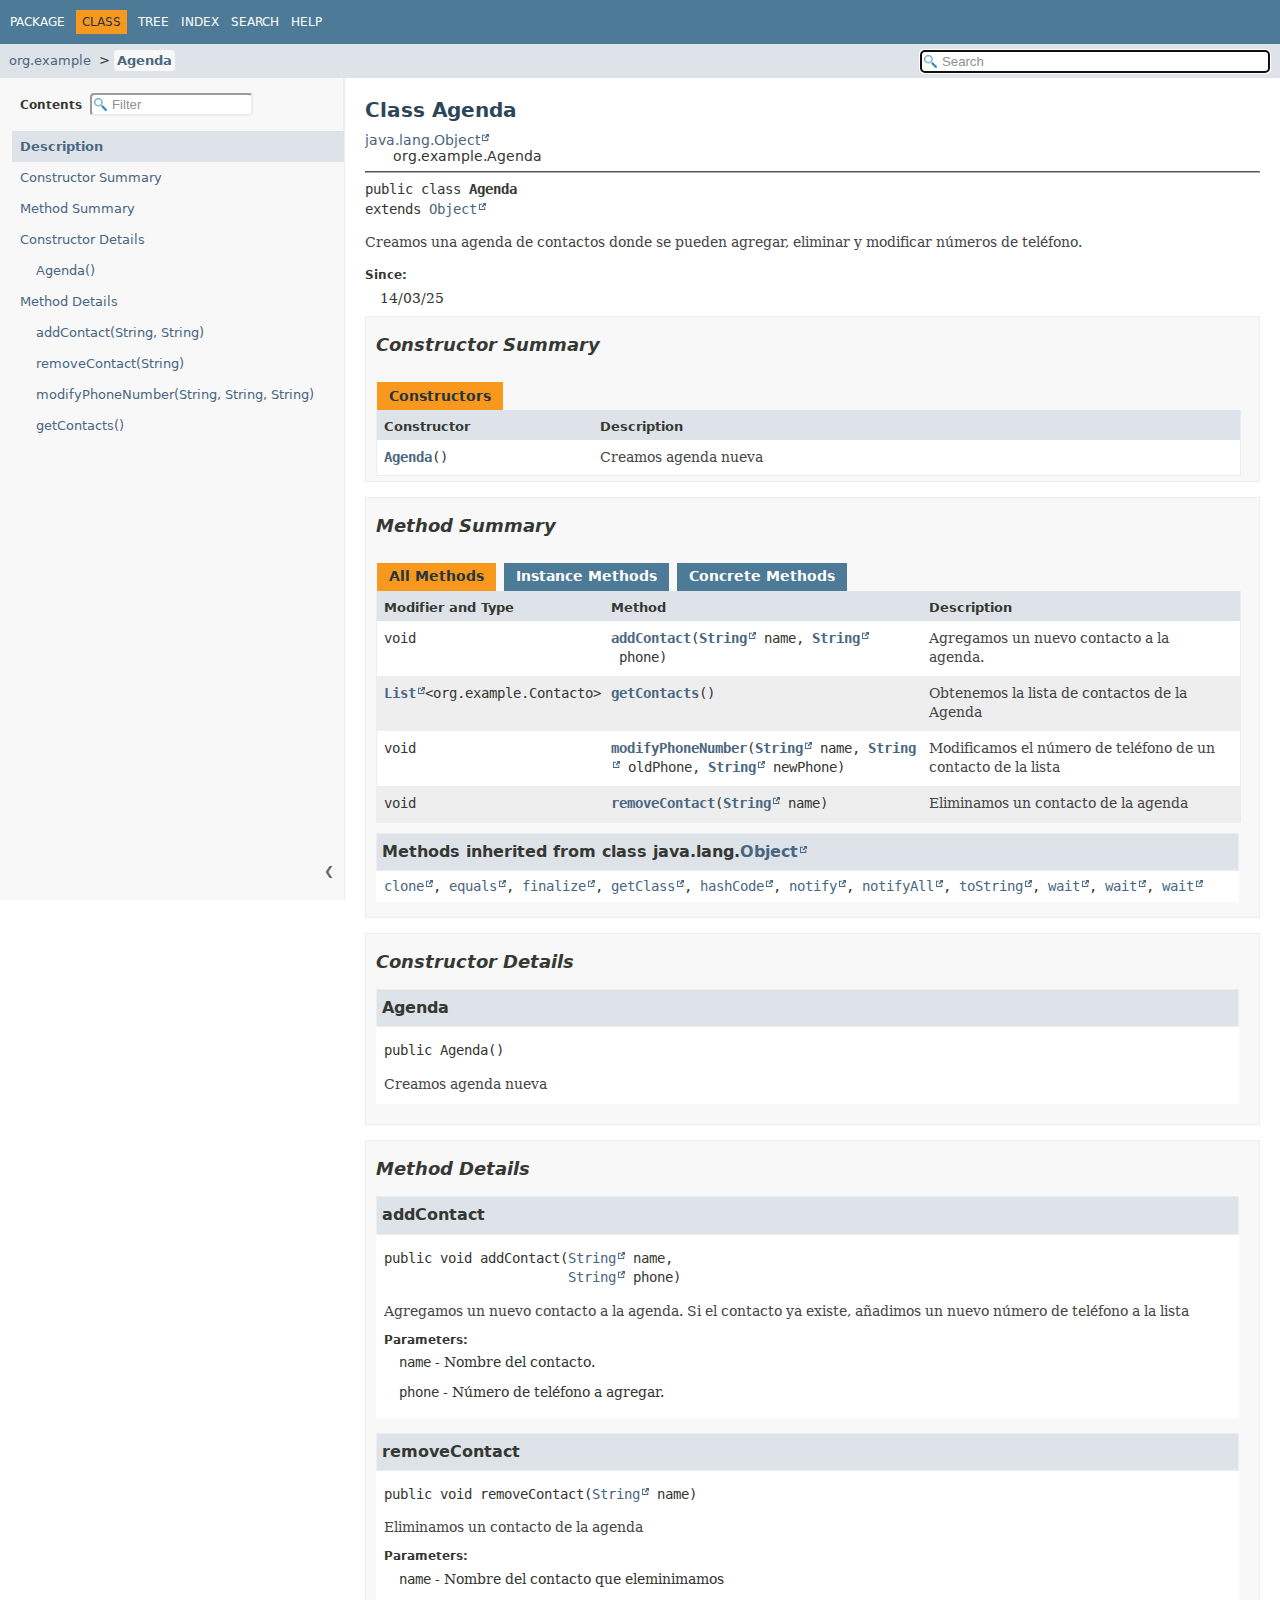
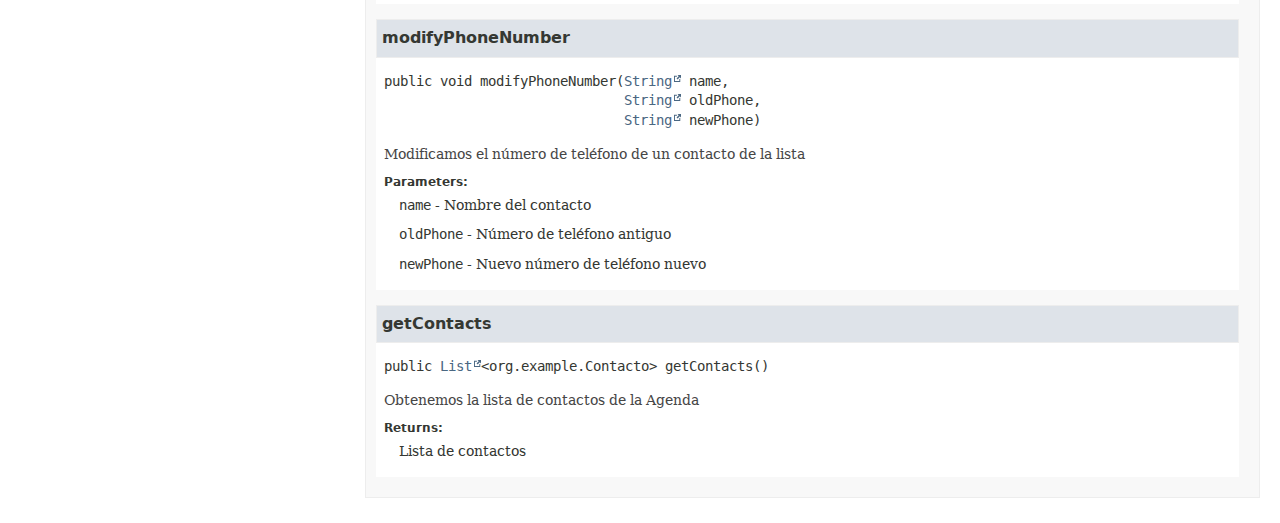
==== org/example/Agenda.html @ 262e454e "Creación de javadoc" ====
<!DOCTYPE HTML>
<html lang="es">
<head>
<!-- Generated by javadoc (23) on Fri Mar 14 17:11:09 CET 2025 -->
<title>Agenda</title>
<meta name="viewport" content="width=device-width, initial-scale=1">
<meta http-equiv="Content-Type" content="text/html; charset=utf-8">
<meta name="dc.created" content="2025-03-14">
<meta name="description" content="declaration: package: org.example, class: Agenda">
<meta name="generator" content="javadoc/ClassWriter">
<link rel="stylesheet" type="text/css" href="../../resource-files/jquery-ui.min.css" title="Style">
<link rel="stylesheet" type="text/css" href="../../resource-files/stylesheet.css" title="Style">
<script type="text/javascript" src="../../script-files/script.js"></script>
<script type="text/javascript" src="../../script-files/jquery-3.7.1.min.js"></script>
<script type="text/javascript" src="../../script-files/jquery-ui.min.js"></script>
</head>
<body class="class-declaration-page">
<script type="text/javascript">const pathtoroot = "../../";
loadScripts(document, 'script');</script>
<noscript>
<div>JavaScript is disabled on your browser.</div>
</noscript>
<header role="banner">
<nav role="navigation">
<!-- ========= START OF TOP NAVBAR ======= -->
<div class="top-nav" id="navbar-top">
<div class="nav-content">
<div class="nav-menu-button"><button id="navbar-toggle-button" aria-controls="navbar-top" aria-expanded="false" aria-label="Toggle navigation links"><span class="nav-bar-toggle-icon">&nbsp;</span><span class="nav-bar-toggle-icon">&nbsp;</span><span class="nav-bar-toggle-icon">&nbsp;</span></button></div>
<div class="skip-nav"><a href="#skip-navbar-top" title="Skip navigation links">Skip navigation links</a></div>
<ul id="navbar-top-firstrow" class="nav-list" title="Navigation">
<li><a href="package-summary.html">Package</a></li>
<li class="nav-bar-cell1-rev">Class</li>
<li><a href="package-tree.html">Tree</a></li>
<li><a href="../../index-files/index-1.html">Index</a></li>
<li><a href="../../search.html">Search</a></li>
<li><a href="../../help-doc.html#class">Help</a></li>
</ul>
</div>
</div>
<div class="sub-nav">
<div class="nav-content">
<ol class="sub-nav-list">
<li><a href="package-summary.html">org.example</a></li>
<li><a href="Agenda.html" class="current-selection">Agenda</a></li>
</ol>
<div class="nav-list-search">
<input type="text" id="search-input" disabled placeholder="Search" aria-label="Search in documentation" autocomplete="off">
<input type="reset" id="reset-search" disabled value="Reset">
</div>
</div>
</div>
<!-- ========= END OF TOP NAVBAR ========= -->
<span class="skip-nav" id="skip-navbar-top"></span></nav>
</header>
<div class="main-grid">
<nav role="navigation" class="toc" aria-label="Table of contents">
<div class="toc-header">Contents&nbsp;
<input type="text" class="filter-input" disabled placeholder="Filter" aria-label="Filter table of contents" autocomplete="off">
<input type="reset" class="reset-filter" disabled value="Reset">
</div>
<button class="hide-sidebar"><span>Hide sidebar&nbsp;</span>&#10094;</button><button class="show-sidebar">&#10095;<span>&nbsp;Show sidebar</span></button>
<ol class="toc-list">
<li><a href="#" tabindex="0">Description</a></li>
<li><a href="#constructor-summary" tabindex="0">Constructor Summary</a></li>
<li><a href="#method-summary" tabindex="0">Method Summary</a></li>
<li><a href="#constructor-detail" tabindex="0">Constructor Details</a>
<ol class="toc-list">
<li><a href="#%3Cinit%3E()" tabindex="0">Agenda()</a></li>
</ol>
</li>
<li><a href="#method-detail" tabindex="0">Method Details</a>
<ol class="toc-list">
<li><a href="#addContact(java.lang.String,java.lang.String)" tabindex="0">addContact(String, String)</a></li>
<li><a href="#removeContact(java.lang.String)" tabindex="0">removeContact(String)</a></li>
<li><a href="#modifyPhoneNumber(java.lang.String,java.lang.String,java.lang.String)" tabindex="0">modifyPhoneNumber(String, String, String)</a></li>
<li><a href="#getContacts()" tabindex="0">getContacts()</a></li>
</ol>
</li>
</ol>
</nav>
<main role="main">
<!-- ======== START OF CLASS DATA ======== -->
<div class="header">
<h1 title="Class Agenda" class="title">Class Agenda</h1>
</div>
<div class="inheritance" title="Inheritance Tree"><a href="https://docs.oracle.com/en/java/javase/23/docs/api/java.base/java/lang/Object.html" title="class or interface in java.lang" class="external-link">java.lang.Object</a>
<div class="inheritance">org.example.Agenda</div>
</div>
<section class="class-description" id="class-description">
<div class="horizontal-scroll">
<hr>
<div class="type-signature"><span class="modifiers">public class </span><span class="element-name type-name-label">Agenda</span>
<span class="extends-implements">extends <a href="https://docs.oracle.com/en/java/javase/23/docs/api/java.base/java/lang/Object.html" title="class or interface in java.lang" class="external-link">Object</a></span></div>
<div class="block">Creamos una agenda de contactos donde se pueden agregar, eliminar y modificar números de teléfono.</div>
<dl class="notes">
<dt>Since:</dt>
<dd>14/03/25</dd>
</dl>
</div>
</section>
<section class="summary">
<ul class="summary-list">
<!-- ======== CONSTRUCTOR SUMMARY ======== -->
<li>
<section class="constructor-summary" id="constructor-summary">
<h2>Constructor Summary</h2>
<div class="caption"><span>Constructors</span></div>
<div class="summary-table two-column-summary">
<div class="table-header col-first">Constructor</div>
<div class="table-header col-last">Description</div>
<div class="col-constructor-name even-row-color"><code><a href="#%3Cinit%3E()" class="member-name-link">Agenda</a>()</code></div>
<div class="col-last even-row-color">
<div class="block">Creamos agenda nueva</div>
</div>
</div>
</section>
</li>
<!-- ========== METHOD SUMMARY =========== -->
<li>
<section class="method-summary" id="method-summary">
<h2>Method Summary</h2>
<div id="method-summary-table">
<div class="table-tabs" role="tablist" aria-orientation="horizontal"><button id="method-summary-table-tab0" role="tab" aria-selected="true" aria-controls="method-summary-table.tabpanel" tabindex="0" onkeydown="switchTab(event)" onclick="show('method-summary-table', 'method-summary-table', 3)" class="active-table-tab">All Methods</button><button id="method-summary-table-tab2" role="tab" aria-selected="false" aria-controls="method-summary-table.tabpanel" tabindex="-1" onkeydown="switchTab(event)" onclick="show('method-summary-table', 'method-summary-table-tab2', 3)" class="table-tab">Instance Methods</button><button id="method-summary-table-tab4" role="tab" aria-selected="false" aria-controls="method-summary-table.tabpanel" tabindex="-1" onkeydown="switchTab(event)" onclick="show('method-summary-table', 'method-summary-table-tab4', 3)" class="table-tab">Concrete Methods</button></div>
<div id="method-summary-table.tabpanel" role="tabpanel" aria-labelledby="method-summary-table-tab0">
<div class="summary-table three-column-summary">
<div class="table-header col-first">Modifier and Type</div>
<div class="table-header col-second">Method</div>
<div class="table-header col-last">Description</div>
<div class="col-first even-row-color method-summary-table method-summary-table-tab2 method-summary-table-tab4"><code>void</code></div>
<div class="col-second even-row-color method-summary-table method-summary-table-tab2 method-summary-table-tab4"><code><a href="#addContact(java.lang.String,java.lang.String)" class="member-name-link">addContact</a><wbr>(<a href="https://docs.oracle.com/en/java/javase/23/docs/api/java.base/java/lang/String.html" title="class or interface in java.lang" class="external-link">String</a>&nbsp;name,
 <a href="https://docs.oracle.com/en/java/javase/23/docs/api/java.base/java/lang/String.html" title="class or interface in java.lang" class="external-link">String</a>&nbsp;phone)</code></div>
<div class="col-last even-row-color method-summary-table method-summary-table-tab2 method-summary-table-tab4">
<div class="block">Agregamos un nuevo contacto a la agenda.</div>
</div>
<div class="col-first odd-row-color method-summary-table method-summary-table-tab2 method-summary-table-tab4"><code><a href="https://docs.oracle.com/en/java/javase/23/docs/api/java.base/java/util/List.html" title="class or interface in java.util" class="external-link">List</a><wbr>&lt;org.example.Contacto&gt;</code></div>
<div class="col-second odd-row-color method-summary-table method-summary-table-tab2 method-summary-table-tab4"><code><a href="#getContacts()" class="member-name-link">getContacts</a>()</code></div>
<div class="col-last odd-row-color method-summary-table method-summary-table-tab2 method-summary-table-tab4">
<div class="block">Obtenemos la lista de contactos de la Agenda</div>
</div>
<div class="col-first even-row-color method-summary-table method-summary-table-tab2 method-summary-table-tab4"><code>void</code></div>
<div class="col-second even-row-color method-summary-table method-summary-table-tab2 method-summary-table-tab4"><code><a href="#modifyPhoneNumber(java.lang.String,java.lang.String,java.lang.String)" class="member-name-link">modifyPhoneNumber</a><wbr>(<a href="https://docs.oracle.com/en/java/javase/23/docs/api/java.base/java/lang/String.html" title="class or interface in java.lang" class="external-link">String</a>&nbsp;name,
 <a href="https://docs.oracle.com/en/java/javase/23/docs/api/java.base/java/lang/String.html" title="class or interface in java.lang" class="external-link">String</a>&nbsp;oldPhone,
 <a href="https://docs.oracle.com/en/java/javase/23/docs/api/java.base/java/lang/String.html" title="class or interface in java.lang" class="external-link">String</a>&nbsp;newPhone)</code></div>
<div class="col-last even-row-color method-summary-table method-summary-table-tab2 method-summary-table-tab4">
<div class="block">Modificamos el número de teléfono de un contacto de la lista</div>
</div>
<div class="col-first odd-row-color method-summary-table method-summary-table-tab2 method-summary-table-tab4"><code>void</code></div>
<div class="col-second odd-row-color method-summary-table method-summary-table-tab2 method-summary-table-tab4"><code><a href="#removeContact(java.lang.String)" class="member-name-link">removeContact</a><wbr>(<a href="https://docs.oracle.com/en/java/javase/23/docs/api/java.base/java/lang/String.html" title="class or interface in java.lang" class="external-link">String</a>&nbsp;name)</code></div>
<div class="col-last odd-row-color method-summary-table method-summary-table-tab2 method-summary-table-tab4">
<div class="block">Eliminamos un contacto de la agenda</div>
</div>
</div>
</div>
</div>
<div class="inherited-list">
<h3 id="methods-inherited-from-class-java.lang.Object">Methods inherited from class&nbsp;java.lang.<a href="https://docs.oracle.com/en/java/javase/23/docs/api/java.base/java/lang/Object.html" title="class or interface in java.lang" class="external-link">Object</a></h3>
<code><a href="https://docs.oracle.com/en/java/javase/23/docs/api/java.base/java/lang/Object.html#clone()" title="class or interface in java.lang" class="external-link">clone</a>, <a href="https://docs.oracle.com/en/java/javase/23/docs/api/java.base/java/lang/Object.html#equals(java.lang.Object)" title="class or interface in java.lang" class="external-link">equals</a>, <a href="https://docs.oracle.com/en/java/javase/23/docs/api/java.base/java/lang/Object.html#finalize()" title="class or interface in java.lang" class="external-link">finalize</a>, <a href="https://docs.oracle.com/en/java/javase/23/docs/api/java.base/java/lang/Object.html#getClass()" title="class or interface in java.lang" class="external-link">getClass</a>, <a href="https://docs.oracle.com/en/java/javase/23/docs/api/java.base/java/lang/Object.html#hashCode()" title="class or interface in java.lang" class="external-link">hashCode</a>, <a href="https://docs.oracle.com/en/java/javase/23/docs/api/java.base/java/lang/Object.html#notify()" title="class or interface in java.lang" class="external-link">notify</a>, <a href="https://docs.oracle.com/en/java/javase/23/docs/api/java.base/java/lang/Object.html#notifyAll()" title="class or interface in java.lang" class="external-link">notifyAll</a>, <a href="https://docs.oracle.com/en/java/javase/23/docs/api/java.base/java/lang/Object.html#toString()" title="class or interface in java.lang" class="external-link">toString</a>, <a href="https://docs.oracle.com/en/java/javase/23/docs/api/java.base/java/lang/Object.html#wait()" title="class or interface in java.lang" class="external-link">wait</a>, <a href="https://docs.oracle.com/en/java/javase/23/docs/api/java.base/java/lang/Object.html#wait(long)" title="class or interface in java.lang" class="external-link">wait</a>, <a href="https://docs.oracle.com/en/java/javase/23/docs/api/java.base/java/lang/Object.html#wait(long,int)" title="class or interface in java.lang" class="external-link">wait</a></code></div>
</section>
</li>
</ul>
</section>
<section class="details">
<ul class="details-list">
<!-- ========= CONSTRUCTOR DETAIL ======== -->
<li>
<section class="constructor-details" id="constructor-detail">
<h2>Constructor Details</h2>
<ul class="member-list">
<li>
<section class="detail" id="&lt;init&gt;()">
<h3>Agenda</h3>
<div class="horizontal-scroll">
<div class="member-signature"><span class="modifiers">public</span>&nbsp;<span class="element-name">Agenda</span>()</div>
<div class="block">Creamos agenda nueva</div>
</div>
</section>
</li>
</ul>
</section>
</li>
<!-- ============ METHOD DETAIL ========== -->
<li>
<section class="method-details" id="method-detail">
<h2>Method Details</h2>
<ul class="member-list">
<li>
<section class="detail" id="addContact(java.lang.String,java.lang.String)">
<h3>addContact</h3>
<div class="horizontal-scroll">
<div class="member-signature"><span class="modifiers">public</span>&nbsp;<span class="return-type">void</span>&nbsp;<span class="element-name">addContact</span><wbr><span class="parameters">(<a href="https://docs.oracle.com/en/java/javase/23/docs/api/java.base/java/lang/String.html" title="class or interface in java.lang" class="external-link">String</a>&nbsp;name,
 <a href="https://docs.oracle.com/en/java/javase/23/docs/api/java.base/java/lang/String.html" title="class or interface in java.lang" class="external-link">String</a>&nbsp;phone)</span></div>
<div class="block">Agregamos un nuevo contacto a la agenda. Si el contacto ya existe, añadimos un nuevo número de teléfono a la lista</div>
<dl class="notes">
<dt>Parameters:</dt>
<dd><code>name</code> - Nombre del contacto.</dd>
<dd><code>phone</code> - Número de teléfono a agregar.</dd>
</dl>
</div>
</section>
</li>
<li>
<section class="detail" id="removeContact(java.lang.String)">
<h3>removeContact</h3>
<div class="horizontal-scroll">
<div class="member-signature"><span class="modifiers">public</span>&nbsp;<span class="return-type">void</span>&nbsp;<span class="element-name">removeContact</span><wbr><span class="parameters">(<a href="https://docs.oracle.com/en/java/javase/23/docs/api/java.base/java/lang/String.html" title="class or interface in java.lang" class="external-link">String</a>&nbsp;name)</span></div>
<div class="block">Eliminamos un contacto de la agenda</div>
<dl class="notes">
<dt>Parameters:</dt>
<dd><code>name</code> - Nombre del contacto que eleminimamos</dd>
</dl>
</div>
</section>
</li>
<li>
<section class="detail" id="modifyPhoneNumber(java.lang.String,java.lang.String,java.lang.String)">
<h3>modifyPhoneNumber</h3>
<div class="horizontal-scroll">
<div class="member-signature"><span class="modifiers">public</span>&nbsp;<span class="return-type">void</span>&nbsp;<span class="element-name">modifyPhoneNumber</span><wbr><span class="parameters">(<a href="https://docs.oracle.com/en/java/javase/23/docs/api/java.base/java/lang/String.html" title="class or interface in java.lang" class="external-link">String</a>&nbsp;name,
 <a href="https://docs.oracle.com/en/java/javase/23/docs/api/java.base/java/lang/String.html" title="class or interface in java.lang" class="external-link">String</a>&nbsp;oldPhone,
 <a href="https://docs.oracle.com/en/java/javase/23/docs/api/java.base/java/lang/String.html" title="class or interface in java.lang" class="external-link">String</a>&nbsp;newPhone)</span></div>
<div class="block">Modificamos el número de teléfono de un contacto de la lista</div>
<dl class="notes">
<dt>Parameters:</dt>
<dd><code>name</code> - Nombre del contacto</dd>
<dd><code>oldPhone</code> - Número de teléfono antiguo</dd>
<dd><code>newPhone</code> - Nuevo número de teléfono nuevo</dd>
</dl>
</div>
</section>
</li>
<li>
<section class="detail" id="getContacts()">
<h3>getContacts</h3>
<div class="horizontal-scroll">
<div class="member-signature"><span class="modifiers">public</span>&nbsp;<span class="return-type"><a href="https://docs.oracle.com/en/java/javase/23/docs/api/java.base/java/util/List.html" title="class or interface in java.util" class="external-link">List</a>&lt;org.example.Contacto&gt;</span>&nbsp;<span class="element-name">getContacts</span>()</div>
<div class="block">Obtenemos la lista de contactos de la Agenda</div>
<dl class="notes">
<dt>Returns:</dt>
<dd>Lista de contactos</dd>
</dl>
</div>
</section>
</li>
</ul>
</section>
</li>
</ul>
</section>
<!-- ========= END OF CLASS DATA ========= -->
</main>
</div>
</body>
</html>
---- resource-files/stylesheet.css ----
/*
 * Copyright (c) 2010, 2024, Oracle and/or its affiliates. All rights reserved.
 * DO NOT ALTER OR REMOVE COPYRIGHT NOTICES OR THIS FILE HEADER.
 *
 * Licensed under the Universal Permissive License v 1.0 as shown at https://oss.oracle.com/licenses/upl/
 */

/*
 * Javadoc style sheet
 */

@import url('fonts/dejavu.css');

/*
 * These CSS custom properties (variables) define the core color and font
 * properties used in this stylesheet.
 */
:root {
    /* body, block and code fonts */
    --body-font-family: 'DejaVu Sans', Arial, Helvetica, sans-serif;
    --block-font-family: 'DejaVu Serif', Georgia, "Times New Roman", Times, serif;
    --code-font-family: 'DejaVu Sans Mono', monospace;
    /* Base font sizes for body and code elements */
    --body-font-size: 14px;
    --block-font-size: 14px;
    --code-font-size: 14px;
    --nav-font-size: 13.2px;
    /* Line height for continuous text blocks */
    --block-line-height: 1.4em;
    /* Text colors for body and block elements */
    --body-text-color: #353833;
    --block-text-color: #474747;
    /* Background colors for various structural elements */
    --body-background-color: #ffffff;
    --section-background-color: #f8f8f8;
    --detail-background-color: #ffffff;
    /* Colors for navigation bar and table captions */
    --navbar-background-color: #4D7A97;
    --navbar-text-color: #ffffff;
    /* Background color for subnavigation and various headers */
    --subnav-background-color: #dee3e9;
    /* Background and text colors for selected tabs and navigation items */
    --selected-background-color: #f8981d;
    --selected-text-color: #253441;
    --selected-link-color: #1f389c;
    /* Background colors for generated tables */
    --even-row-color: #ffffff;
    --odd-row-color: #eeeeef;
    /* Text color for page title */
    --title-color: #2c4557;
    /* Text colors for links */
    --link-color: #4A6782;
    --link-color-active: #bb7a2a;
    /* Snippet colors */
    --snippet-background-color: #ebecee;
    --snippet-text-color: var(--block-text-color);
    --snippet-highlight-color: #f7c590;
    /* Border colors for structural elements and user defined tables */
    --border-color: #ededed;
    --table-border-color: #000000;
    /* Search input colors */
    --search-input-background-color: #ffffff;
    --search-input-text-color: #000000;
    --search-input-placeholder-color: #909090;
    /* Highlight color for active search tag target */
    --search-tag-highlight-color: #ffff00;
    /* Adjustments for icon and active background colors of copy-to-clipboard buttons */
    --copy-icon-brightness: 100%;
    --copy-button-background-color-active: rgba(168, 168, 176, 0.3);
    /* Colors for invalid tag notifications */
    --invalid-tag-background-color: #ffe6e6;
    --invalid-tag-text-color: #000000;
    /* Navigation bar dimensions */
    --top-nav-height: 44px;
    --sub-nav-height: 34px;
    --nav-height: calc(var(--top-nav-height) + var(--sub-nav-height));
    scroll-behavior: smooth;
}
/*
 * Styles for individual HTML elements.
 *
 * These are styles that are specific to individual HTML elements. Changing them affects the style of a particular
 * HTML element throughout the page.
 */
body {
    background-color:var(--body-background-color);
    color:var(--body-text-color);
    font-family:var(--body-font-family);
    font-size:var(--body-font-size);
    margin:0;
    padding:0;
    height:100%;
    width:100%;
}
main [id] {
    scroll-margin-top: calc(var(--nav-height) + 6px);
}
a:link, a:visited {
    text-decoration:none;
    color:var(--link-color);
}
a[href]:hover, a[href]:active {
    text-decoration:none;
    color:var(--link-color-active);
}
pre {
    font-family:var(--code-font-family);
    font-size:var(--code-font-size);
}
h1 {
    font-size:1.428em;
}
h2 {
    font-size:1.285em;
}
h3 {
    font-size:1.14em;
}
h4 {
    font-size:1.072em;
}
h5 {
    font-size:1.001em;
}
h6 {
    font-size:0.93em;
}
/* Disable font boosting for selected elements */
h1, h2, h3, h4, h5, h6, div.member-signature {
    max-height: 1000em;
}
ul {
    list-style-type:disc;
}
code, tt {
    font-family:var(--code-font-family);
}
:not(h1, h2, h3, h4, h5, h6) > code,
:not(h1, h2, h3, h4, h5, h6) > tt {
    font-size:var(--code-font-size);
    line-height:1.4em;
}
dt code {
    font-family:var(--code-font-family);
    font-size:1em;
    padding-top:4px;
}
.summary-table dt code {
    font-family:var(--code-font-family);
    font-size:1em;
    vertical-align:top;
    padding-top:4px;
}
sup {
    font-size:8px;
}
button {
    font-family: var(--body-font-family);
    font-size: 1em;
}
hr {
    border-color: #aaa;
}
/*
 * Styles for HTML generated by javadoc.
 *
 * These are style classes that are used by the standard doclet to generate HTML documentation.
 */

/*
 * Styles for document title and copyright.
 */
.about-language {
    flex: 0 0 auto;
    padding:0 20px;
    margin:0;
    font-size:0.915em;
    max-width: 50%;
    white-space: nowrap;
}
.legal-copy {
}
/*
 * Styles for navigation bar.
 */
@media screen {
    header {
        position:sticky;
        top:0;
        z-index:2;
        background: var(--body-background-color);
    }
}
.nav-content {
    display:flex;
    flex-direction: row;
    align-items: center;
    width: 100%;
    height: 100%;
}
.top-nav {
    background-color:var(--navbar-background-color);
    color:var(--navbar-text-color);
    width:100%;
    height:var(--top-nav-height);
    overflow:visible;
    font-size:0.857em;
    position:relative;
}
.top-nav nav.toc {
    display: none;
    flex-direction: column;
}
.top-nav nav.toc button.show-sidebar,
.top-nav nav.toc button.hide-sidebar {
    display: none;
}
button#navbar-toggle-button {
    display:none;
}
ul.nav-list {
    display:inline-flex;
    margin:0;
    padding-left:4px;
    flex: 1 1 auto;
    white-space: nowrap;
}
ul.nav-list li {
    list-style:none;
    padding: 5px 6px;
    text-transform:uppercase;
    height: 1.2em;
}
div.sub-nav {
    background-color:var(--subnav-background-color);
    width:100%;
    overflow:hidden;
    font-size:var(--nav-font-size);
    height: var(--sub-nav-height);
}
ol.sub-nav-list {
    flex: 1 1 90%;
    line-height: 1.8em;
    display: inline-flex;
    overflow: auto;
    scroll-snap-type: x mandatory;
    scroll-padding-left: 13px;
    scrollbar-width: none;
    padding-left:6px;
    white-space: nowrap;
    margin:0;
}
ol.sub-nav-list::-webkit-scrollbar {
    display: none;
}
ol.sub-nav-list li {
    list-style:none;
    scroll-snap-align: start;
}
ol.sub-nav-list li:not(:first-child) {
    list-style-type: " > ";
    margin-left: 20px;
}
ol.sub-nav-list a {
    padding: 3px;
}
ol.sub-nav-list a.current-selection {
    background-color: var(--section-background-color);
    border-radius: 4px;
}
.sub-nav .nav-list-search {
    flex: 1 1 10%;
    margin:0;
    padding:6px;
    position:relative;
    white-space: nowrap;
}
.top-nav .nav-list a:link, .top-nav .nav-list a:active, .top-nav .nav-list a:visited {
    color:var(--navbar-text-color);
    text-decoration:none;
    text-transform:uppercase;
}
.top-nav .nav-list a:hover {
    color:var(--link-color-active);
}
.nav-bar-cell1-rev {
    background-color:var(--selected-background-color);
    color:var(--selected-text-color);
    margin: 0 5px;
}
.skip-nav {
    position:absolute;
    top:auto;
    left:-9999px;
    overflow:hidden;
}
/*
 * Hide navigation links and search box in print layout
 */
@media print {
    ul.nav-list, div.sub-nav  {
        display:none;
    }
}
/*
 * Styles for page header.
 */
.title {
    color:var(--title-color);
    margin:10px 0;
}
.sub-title {
    margin:5px 0 0 0;
}
ul.contents-list {
    margin: 0 0 15px 0;
    padding: 0;
    list-style: none;
}
ul.contents-list li {
    font-size:0.93em;
}
/*
 * Styles for headings.
 */
body.class-declaration-page .summary h2,
body.class-declaration-page .details h2,
body.class-use-page h2,
body.module-declaration-page .block-list h2 {
    font-style: italic;
    padding:0;
    margin:15px 0;
    overflow-x:auto;
}
body.class-declaration-page .summary h3,
body.class-declaration-page .details h3 {
    background-color:var(--subnav-background-color);
    border:1px solid var(--border-color);
    margin:0 0 6px -8px;
    padding:7px 5px;
    overflow-x:auto;
}
/*
 * Styles for page layout containers.
 */
.main-grid {
    display: flex;
    flex-direction: row;
}
.main-grid main {
    flex: 2.6 1 0;
    min-width: 240px
}
.main-grid nav.toc {
    flex: 1 1 0;
    min-width: 240px;
}
main {
    clear:both;
    padding:10px 20px;
    position:relative;
}
section[id$=-description] :is(dl, ol, ul, p, div, blockquote, pre):last-child,
section[id$=-description] :is(dl, ol, ul):last-child > :is(li, dd):last-child {
    margin-bottom:4px;
}
dl.notes > dt {
    font-family: var(--body-font-family);
    font-size:0.856em;
    font-weight:bold;
    margin:10px 0 0 0;
    color:var(--body-text-color);
}
dl.notes > dd {
    margin:5px 10px 10px 15px;
    font-size:var(--block-font-size);
    font-family:var(--block-font-family);
}
dl.notes > dd > ul, dl.notes > dd > ol {
    margin-bottom: 1em;
    margin-top: 1em;
}
dl.name-value > dt {
    margin-left:1px;
    font-size:1.1em;
    display:inline;
    font-weight:bold;
}
dl.name-value > dd {
    margin:0 0 0 1px;
    font-size:1.1em;
    display:inline;
}
/*
 * Styles for table of contents.
 */
.main-grid nav.toc {
    background-color: var(--section-background-color);
    border-right: 1px solid var(--border-color);
    position: sticky;
    top: calc(var(--nav-height));
    max-height: calc(100vh - var(--nav-height));
    display: flex;
    flex-direction: column;
    font-family: var(--body-font-family);
    z-index: 1;
}
.main-grid nav.toc div.toc-header {
    background-color: var(--section-background-color);
    border-right: 1px solid var(--border-color);
    top: var(--nav-height);
    z-index: 1;
    padding: 15px 20px;
}
.main-grid nav.toc > ol.toc-list {
    max-height: calc(100vh - var(--nav-height) - 100px);
    padding-left: 12px;
}
.main-grid nav.toc button {
    position: absolute;
    bottom: 16px;
    z-index: 3;
    background-color: var(--section-background-color);
    color: #666666;
    font-size: 0.76rem;
    border: none;
    cursor: pointer;
    padding: 6px 10px;
    white-space: nowrap;
}
.main-grid nav.toc button.hide-sidebar {
    right: 0;
}
.main-grid nav.toc button.show-sidebar {
    left: 0;
    display: none;
}
.main-grid nav.toc button span {
    display: none;
}
.main-grid nav.toc button:hover {
    color: var(--body-text-color);
    border: 1px solid var(--subnav-background-color);
}
.main-grid nav.toc button:active {
    background-color: var(--subnav-background-color);
    color: var(--link-color-active);
}
.main-grid nav.toc button:hover span,
.main-grid nav.toc button:active span  {
    display: inline;
}
.main-grid nav.toc button:hover {
    box-shadow: 1px 1px 5px rgba(0,0,0,0.2);
}
.main-grid nav.toc.hide-sidebar {
    min-width: revert;
    max-width: 28px;
}
.main-grid nav.toc.hide-sidebar div.toc-header,
.main-grid nav.toc.hide-sidebar ol.toc-list,
.main-grid nav.toc.hide-sidebar button.hide-sidebar {
    display: none;
}
.main-grid nav.toc.hide-sidebar button.show-sidebar {
    display: inline;
}
nav.toc div.toc-header {
    padding: 15px;
    display: inline-flex;
    align-items: center;
    color: var(--body-text-color);
    background-color: var(--body-background-color);
    font-size: 0.856em;
    font-weight: bold;
    white-space: nowrap;
    overflow-x: hidden;
    position: sticky;
    min-height: 20px;
}
nav.toc > ol.toc-list {
    overflow: hidden auto;
    overscroll-behavior: contain;
}
nav.toc ol.toc-list {
    list-style: none;
    padding-left: 8px;
    margin: 0;
}
nav.toc ol.toc-list ol.toc-list {
    margin-left: 8px;
}
nav.toc ol.toc-list li {
    margin: 0;
    font-size: var(--nav-font-size);
    overflow-x: hidden;
}
a.current-selection {
    font-weight: bold;
}
nav.toc a {
    display: block;
    padding: 8px;
}
nav.toc a.current-selection {
    background-color: var(--subnav-background-color);
}
/*
 * Styles for lists.
 */
li.circle {
    list-style:circle;
}
ul.horizontal li {
    display:inline;
    font-size:0.9em;
}
div.inheritance {
    margin:0;
    padding:0;
}
div.inheritance div.inheritance {
    margin-left:2em;
}
main > div.inheritance {
    overflow-x:auto;
}
ul.block-list,
ul.details-list,
ul.member-list,
ul.summary-list {
    margin:4px 0 10px 0;
    padding:0;
}
ul.block-list > li,
ul.details-list > li,
ul.member-list > li,
ul.summary-list > li {
    list-style:none;
    margin-bottom:15px;
    line-height:1.4;
}
ul.ref-list {
  padding:0;
  margin:0;
}
ul.ref-list > li {
    list-style:none;
}
.summary-table dl, .summary-table dl dt, .summary-table dl dd {
    margin-top:0;
    margin-bottom:1px;
}
dl.notes > dd > ul.tag-list, dl.notes > dd > ul.tag-list-long {
    padding-left: 0;
    margin: 0;
    list-style: none;
}
ul.tag-list li {
    display: inline;
}
ul.tag-list li:not(:last-child):after,
ul.tag-list-long li:not(:last-child):after
{
    content: ", ";
    white-space: pre-wrap;
}
ul.preview-feature-list {
    list-style: none;
    margin:0;
    padding:0.1em;
    line-height: 1.6em;
}
/*
 * Styles for tables.
 */
.summary-table, .details-table {
    width:100%;
    border-spacing:0;
    border:1px solid var(--border-color);
    border-top:0;
    padding:0;
}
.caption {
    position:relative;
    text-align:left;
    background-repeat:no-repeat;
    color:var(--selected-text-color);
    clear:none;
    overflow:hidden;
    padding: 10px 0 0 1px;
    margin:0;
}
.caption a:link, .caption a:visited {
    color:var(--selected-link-color);
}
.caption a:hover,
.caption a:active {
    color:var(--navbar-text-color);
}
.caption span {
    font-weight:bold;
    white-space:nowrap;
    padding:5px 12px 7px 12px;
    display:inline-block;
    float:left;
    background-color:var(--selected-background-color);
    border: none;
    height:16px;
}
div.table-tabs {
    padding: 10px 0 0 1px;
    margin: 0;
}
div.table-tabs > button {
    border: none;
    cursor: pointer;
    padding: 5px 12px 7px 12px;
    font-weight: bold;
    margin-right: 8px;
}
div.table-tabs > .active-table-tab {
    background: var(--selected-background-color);
    color: var(--selected-text-color);
}
div.table-tabs > button.table-tab {
    background: var(--navbar-background-color);
    color: var(--navbar-text-color);
}
.two-column-search-results {
    display: grid;
    grid-template-columns: minmax(400px, max-content) minmax(400px, auto);
}
div.checkboxes {
    line-height: 2em;
}
div.checkboxes > span {
    margin-left: 10px;
}
div.checkboxes > label {
    margin-left: 8px;
    white-space: nowrap;
}
div.checkboxes > label > input {
    margin: 0 2px;
}
.two-column-summary {
    display: grid;
    grid-template-columns: minmax(25%, max-content) minmax(25%, auto);
}
.three-column-summary {
    display: grid;
    grid-template-columns: minmax(15%, max-content) minmax(20%, max-content) minmax(20%, auto);
}
.three-column-release-summary {
    display: grid;
    grid-template-columns: minmax(40%, max-content) minmax(10%, max-content) minmax(40%, auto);
}
.four-column-summary {
    display: grid;
    grid-template-columns: minmax(10%, max-content) minmax(15%, max-content) minmax(15%, max-content) minmax(15%, auto);
}
@media screen and (max-width: 1000px) {
    .four-column-summary {
        display: grid;
        grid-template-columns: minmax(15%, max-content) minmax(15%, auto);
    }
}
@media screen and (max-width: 800px) {
    .two-column-search-results {
        display: grid;
        grid-template-columns: minmax(40%, max-content) minmax(40%, auto);
    }
    .three-column-summary {
        display: grid;
        grid-template-columns: minmax(10%, max-content) minmax(25%, auto);
    }
    .three-column-release-summary {
        display: grid;
        grid-template-columns: minmax(70%, max-content) minmax(30%, max-content)
    }
    .three-column-summary .col-last,
    .three-column-release-summary .col-last{
        grid-column-end: span 2;
    }
}
@media screen and (max-width: 600px) {
    .two-column-summary {
        display: grid;
        grid-template-columns: 1fr;
    }
}
.summary-table > div, .details-table > div {
    text-align:left;
    padding: 8px 3px 3px 7px;
    overflow: auto hidden;
    scrollbar-width: thin;
}
.col-first, .col-second, .col-last, .col-constructor-name, .col-summary-item-name {
    vertical-align:top;
    padding-right:0;
    padding-top:8px;
    padding-bottom:3px;
}
.table-header {
    background:var(--subnav-background-color);
    font-weight: bold;
}
/* Sortable table columns */
.table-header[onclick] {
    cursor: pointer;
}
.table-header[onclick]::after {
    content:"";
    display:inline-block;
    background-image:url('data:image/svg+xml; utf8, \
    <svg xmlns="http://www.w3.org/2000/svg" width="125" height="170"> \
    <path d="M10.101 57.059L63.019 4.142l52.917 52.917M10.101 86.392l52.917 52.917 52.917-52.917" style="opacity:.35;"/></svg>');
    background-size:100% 100%;
    width:9px;
    height:14px;
    margin-left:4px;
    margin-bottom:-3px;
}
.table-header[onclick].sort-asc::after {
    background-image:url('data:image/svg+xml; utf8, \
    <svg xmlns="http://www.w3.org/2000/svg" width="125" height="170"> \
    <path d="M10.101 57.059L63.019 4.142l52.917 52.917" style="opacity:.75;"/> \
    <path d="M10.101 86.392l52.917 52.917 52.917-52.917" style="opacity:.35;"/></svg>');

}
.table-header[onclick].sort-desc::after {
    background-image:url('data:image/svg+xml; utf8, \
    <svg xmlns="http://www.w3.org/2000/svg" width="125" height="170"> \
    <path d="M10.101 57.059L63.019 4.142l52.917 52.917" style="opacity:.35;"/> \
    <path d="M10.101 86.392l52.917 52.917 52.917-52.917" style="opacity:.75;"/></svg>');
}
.col-first, .col-first {
    font-size:0.93em;
}
.col-second, .col-second, .col-last, .col-constructor-name, .col-summary-item-name, .col-last {
    font-size:0.93em;
}
.col-first, .col-second, .col-constructor-name {
    vertical-align:top;
    overflow: auto;
}
.col-last {
    white-space:normal;
}
.col-first a:link, .col-first a:visited,
.col-second a:link, .col-second a:visited,
.col-first a:link, .col-first a:visited,
.col-second a:link, .col-second a:visited,
.col-constructor-name a:link, .col-constructor-name a:visited,
.col-summary-item-name a:link, .col-summary-item-name a:visited {
    font-weight:bold;
}
.even-row-color, .even-row-color .table-header {
    background-color:var(--even-row-color);
}
.odd-row-color, .odd-row-color .table-header {
    background-color:var(--odd-row-color);
}
/*
 * Styles for contents.
 */
div.block {
    font-size:var(--block-font-size);
    font-family:var(--block-font-family);
    line-height:var(--block-line-height);
}
.col-last div {
    padding-top:0;
}
.col-last a {
    padding-bottom:3px;
}
.module-signature,
.package-signature,
.type-signature,
.member-signature {
    font-family:var(--code-font-family);
    font-size:1em;
    margin:8px 0 14px 0;
    white-space: pre-wrap;
}
.module-signature,
.package-signature,
.type-signature {
    margin-top: 0;
}
.member-signature .type-parameters-long,
.member-signature .parameters,
.member-signature .exceptions {
    display: inline-block;
    vertical-align: top;
    white-space: pre;
}
.member-signature .type-parameters {
    white-space: normal;
}
/*
 * Styles for formatting effect.
 */
.source-line-no {
    /* Color of line numbers in source pages can be set via custom property below */
    color:var(--source-linenumber-color, green);
    padding:0 30px 0 0;
}
.block {
    display:block;
    margin:0 10px 5px 0;
    color:var(--block-text-color);
}
.deprecated-label, .description-from-type-label, .implementation-label, .member-name-link,
.package-hierarchy-label, .type-name-label, .type-name-link, .search-tag-link, .preview-label, .restricted-label {
    font-weight:bold;
}
.deprecation-comment, .help-footnote, .preview-comment, .restricted-comment {
    font-style:italic;
}
.deprecation-block, .preview-block, .restricted-block {
    font-size:1em;
    font-family:var(--block-font-family);
    border-style:solid;
    border-width:thin;
    border-radius:10px;
    padding:10px;
    margin-bottom:10px;
    margin-right:10px;
    display:inline-block;
}
div.block div.deprecation-comment {
    font-style:normal;
}
details.invalid-tag, span.invalid-tag {
    font-size:1em;
    font-family:var(--block-font-family);
    color: var(--invalid-tag-text-color);
    background: var(--invalid-tag-background-color);
    border: thin solid var(--table-border-color);
    border-radius:2px;
    padding: 2px 4px;
    display:inline-block;
}
details summary {
    cursor: pointer;
}
/*
 * Styles specific to HTML5 elements.
 */
main, nav, header, footer, section {
    display:block;
}
/*
 * Styles for javadoc search.
 */
.ui-menu .ui-state-active {
    /* Overrides the color of selection used in jQuery UI */
    background: var(--selected-background-color);
    color: var(--selected-text-color);
    /* Workaround for browser bug, see JDK-8275889 */
    margin: -1px 0;
    border-top: 1px solid var(--selected-background-color);
    border-bottom: 1px solid var(--selected-background-color);
}
.ui-autocomplete-category {
    font-weight:bold;
    font-size:15px;
    padding:7px 0 7px 3px;
    background-color:var(--navbar-background-color);
    color:var(--navbar-text-color);
    box-sizing: border-box;
}
.ui-autocomplete {
    max-height:85%;
    max-width:65%;
    overflow:auto;
    white-space:nowrap;
    box-shadow: 0 3px 6px rgba(0,0,0,0.16), 0 3px 6px rgba(0,0,0,0.23);
    overscroll-behavior: contain;
}
ul.ui-autocomplete {
    position:fixed;
    z-index:10;
    background-color: var(--body-background-color);
}
ul.ui-autocomplete li {
    float:left;
    clear:both;
    min-width:100%;
    box-sizing: border-box;
}
ul.ui-autocomplete li.ui-static-link {
    position:sticky;
    bottom:0;
    left:0;
    background: var(--subnav-background-color);
    padding: 5px 0;
    font-family: var(--body-font-family);
    font-size: 0.93em;
    font-weight: bolder;
    z-index: 10;
}
li.ui-static-link a, li.ui-static-link a:visited {
    text-decoration:none;
    color:var(--link-color);
    float:right;
    margin-right:20px;
}
.ui-autocomplete .result-item {
    font-size: inherit;
}
.ui-autocomplete .result-highlight {
    font-weight:bold;
}
.ui-menu .ui-menu-item-wrapper {
    padding-top: 0.4em;
    padding-bottom: 0.4em;
}
.ui-menu .ui-menu-item-wrapper {
    padding-top: 5px;
    padding-bottom: 5px;
}
input[type="text"] {
    background-image:url('glass.png');
    background-size:13px;
    background-repeat:no-repeat;
    background-position:2px 3px;
    background-color: var(--search-input-background-color);
    color: var(--search-input-text-color);
    border-color: var(--border-color);
    border-radius: 4px;
    padding-left:20px;
    font-size: var(--nav-font-size);
    height: 17px;
}
input#search-input, input#page-search-input {
    width: calc(180px + 10vw);
    margin: 0;
}
input#search-input {
    margin: 0 4px;
    padding-right: 18px;
    max-width: 340px;
}
input.filter-input {
    width: 40%;
    max-width: 140px;
    margin: 0 4px;
    padding-right: 18px;
}
input#reset-search, input.reset-filter {
    background-color: transparent;
    background-image:url('x.png');
    background-repeat:no-repeat;
    background-size:contain;
    border:0;
    border-radius:0;
    width:12px;
    height:12px;
    font-size:0;
    display:none;
}
input#reset-search {
    position:absolute;
    right:15px;
    top:11px;
}
input.reset-filter {
    position: relative;
    right: 20px;
    top: 0;
}
input::placeholder {
    color:var(--search-input-placeholder-color);
    opacity: 1;
}
.search-tag-desc-result {
    font-style:italic;
    font-size:11px;
}
.search-tag-holder-result {
    font-style:italic;
    font-size:12px;
}
.search-tag-result:target {
    background-color:var(--search-tag-highlight-color);
}
details.page-search-details {
    display: inline-block;
}
div#result-container {
    font-size: 1em;
}
div#result-container a.search-result-link {
    padding: 0;
    margin: 4px 0;
    width: 100%;
}
#result-container .result-highlight {
    font-weight:bolder;
}
.page-search-info {
    background-color: var(--subnav-background-color);
    border-radius: 3px;
    border: 0 solid var(--border-color);
    padding: 0 8px;
    overflow: hidden;
    height: 0;
    transition: all 0.2s ease;
}
div.table-tabs > button.table-tab {
    background: var(--navbar-background-color);
    color: var(--navbar-text-color);
}
.page-search-header {
    padding: 5px 12px 7px 12px;
    font-weight: bold;
    margin-right: 3px;
    background-color:var(--navbar-background-color);
    color:var(--navbar-text-color);
    display: inline-block;
}
button.page-search-header {
    border: none;
    cursor: pointer;
}
span#page-search-link {
    text-decoration: underline;
}
.module-graph span, .sealed-graph span {
    display:none;
    position:absolute;
}
.module-graph:hover span, .sealed-graph:hover span {
    display:block;
    margin: -100px 0 0 100px;
    z-index: 5;
}
.inherited-list {
    margin: 10px 0 10px 0;
}
.horizontal-scroll {
    overflow: auto hidden;
}
section.class-description {
    line-height: 1.4;
}
.summary section[class$="-summary"], .details section[class$="-details"],
.class-uses .detail, .serialized-class-details {
    padding: 0 20px 5px 10px;
    border: 1px solid var(--border-color);
    background-color: var(--section-background-color);
}
.inherited-list, section[class$="-details"] .detail {
    padding:0 0 5px 8px;
    background-color:var(--detail-background-color);
    border:none;
}
.vertical-separator {
    padding: 0 5px;
}
.help-section {
    font-size: var(--block-font-size);
    line-height: var(--block-line-height);
}
ul.help-section-list {
    margin: 0;
}
ul.help-subtoc > li {
  display: inline-block;
  padding-right: 5px;
  font-size: smaller;
}
ul.help-subtoc > li::before {
  content: "\2022" ;
  padding-right:2px;
}
.help-note {
    font-style: italic;
}
/*
 * Indicator icon for external links.
 */
main a[href*="://"]::after {
    content:"";
    display:inline-block;
    background-image:url('data:image/svg+xml; utf8, \
      <svg xmlns="http://www.w3.org/2000/svg" width="768" height="768">\
        <path d="M584 664H104V184h216V80H0v688h688V448H584zM384 0l132 \
        132-240 240 120 120 240-240 132 132V0z" fill="%234a6782"/>\
      </svg>');
    background-size:100% 100%;
    width:7px;
    height:7px;
    margin-left:2px;
    margin-bottom:4px;
}
main a[href*="://"]:hover::after,
main a[href*="://"]:focus::after {
    background-image:url('data:image/svg+xml; utf8, \
      <svg xmlns="http://www.w3.org/2000/svg" width="768" height="768">\
        <path d="M584 664H104V184h216V80H0v688h688V448H584zM384 0l132 \
        132-240 240 120 120 240-240 132 132V0z" fill="%23bb7a2a"/>\
      </svg>');
}
/*
 * Styles for header/section anchor links
 */
a.anchor-link {
    opacity: 0;
    transition: opacity 0.1s;
}
:hover > a.anchor-link {
    opacity: 80%;
}
a.anchor-link:hover,
a.anchor-link:focus-visible,
a.anchor-link.visible {
    opacity: 100%;
}
a.anchor-link > img {
    width: 0.9em;
    height: 0.9em;
}
/*
 * Styles for copy-to-clipboard buttons
 */
button.copy {
    opacity: 70%;
    border: none;
    border-radius: 3px;
    position: relative;
    background:none;
    transition: opacity 0.3s;
    cursor: pointer;
}
:hover > button.copy {
    opacity: 80%;
}
button.copy:hover,
button.copy:active,
button.copy:focus-visible,
button.copy.visible {
    opacity: 100%;
}
button.copy img {
    position: relative;
    background: none;
    filter: brightness(var(--copy-icon-brightness));
}
button.copy:active {
    background-color: var(--copy-button-background-color-active);
}
button.copy span {
    color: var(--body-text-color);
    position: relative;
    top: -0.1em;
    transition: all 0.1s;
    font-size: 0.76rem;
    line-height: 1.2em;
    opacity: 0;
}
button.copy:hover span,
button.copy:focus-visible span,
button.copy.visible span {
    opacity: 100%;
}
/* search page copy button */
button#page-search-copy {
    margin-left: 0.4em;
    padding:0.3em;
    top:0.13em;
}
button#page-search-copy img {
    width: 1.2em;
    height: 1.2em;
    padding: 0.01em 0;
    top: 0.15em;
}
button#page-search-copy span {
    color: var(--body-text-color);
    line-height: 1.2em;
    padding: 0.2em;
    top: -0.18em;
}
div.page-search-info:hover button#page-search-copy span {
    opacity: 100%;
}
/* snippet copy button */
button.snippet-copy {
    position: absolute;
    top: 6px;
    right: 6px;
    height: 1.7em;
    padding: 2px;
}
button.snippet-copy img {
    width: 18px;
    height: 18px;
    padding: 0.05em 0;
}
button.snippet-copy span {
    line-height: 1.2em;
    padding: 0.2em;
    position: relative;
    top: -0.5em;
}
div.snippet-container:hover button.snippet-copy span {
    opacity: 100%;
}
/*
 * Styles for user-provided tables.
 *
 * borderless:
 *      No borders, vertical margins, styled caption.
 *      This style is provided for use with existing doc comments.
 *      In general, borderless tables should not be used for layout purposes.
 *
 * plain:
 *      Plain borders around table and cells, vertical margins, styled caption.
 *      Best for small tables or for complex tables for tables with cells that span
 *      rows and columns, when the "striped" style does not work well.
 *
 * striped:
 *      Borders around the table and vertical borders between cells, striped rows,
 *      vertical margins, styled caption.
 *      Best for tables that have a header row, and a body containing a series of simple rows.
 */

table.borderless,
table.plain,
table.striped {
    margin-top: 10px;
    margin-bottom: 10px;
}
table.borderless > caption,
table.plain > caption,
table.striped > caption {
    font-weight: bold;
    font-size: smaller;
}
table.borderless th, table.borderless td,
table.plain th, table.plain td,
table.striped th, table.striped td {
    padding: 2px 5px;
}
table.borderless,
table.borderless > thead > tr > th, table.borderless > tbody > tr > th, table.borderless > tr > th,
table.borderless > thead > tr > td, table.borderless > tbody > tr > td, table.borderless > tr > td {
    border: none;
}
table.borderless > thead > tr, table.borderless > tbody > tr, table.borderless > tr {
    background-color: transparent;
}
table.plain {
    border-collapse: collapse;
    border: 1px solid var(--table-border-color);
}
table.plain > thead > tr, table.plain > tbody tr, table.plain > tr {
    background-color: transparent;
}
table.plain > thead > tr > th, table.plain > tbody > tr > th, table.plain > tr > th,
table.plain > thead > tr > td, table.plain > tbody > tr > td, table.plain > tr > td {
    border: 1px solid var(--table-border-color);
}
table.striped {
    border-collapse: collapse;
    border: 1px solid var(--table-border-color);
}
table.striped > thead {
    background-color: var(--subnav-background-color);
}
table.striped > thead > tr > th, table.striped > thead > tr > td {
    border: 1px solid var(--table-border-color);
}
table.striped > tbody > tr:nth-child(even) {
    background-color: var(--odd-row-color)
}
table.striped > tbody > tr:nth-child(odd) {
    background-color: var(--even-row-color)
}
table.striped > tbody > tr > th, table.striped > tbody > tr > td {
    border-left: 1px solid var(--table-border-color);
    border-right: 1px solid var(--table-border-color);
}
table.striped > tbody > tr > th {
    font-weight: normal;
}
/**
 * Tweak style for small screens.
 */
@media screen and (max-width: 1050px) {
    .summary section[class$="-summary"], .details section[class$="-details"],
    .class-uses .detail, .serialized-class-details {
        padding: 0 10px 5px 8px;
    }
    input#search-input {
        width: 22vw;
    }
}
@media screen and (max-width: 920px) {
    .main-grid nav.toc {
        display: none;
    }
    .top-nav nav.toc {
        display: none;
        position: absolute;
        top: var(--top-nav-height);
        left: 40vw;
        width: 60vw;
        z-index: 7;
        background-color: var(--section-background-color);
        box-sizing: border-box;
    }
    .top-nav nav.toc div.toc-header {
        padding: 6px 15px;
        font-size: 0.94em;
        background-color: var(--section-background-color);
        top: calc(var(--top-nav-height) + 10px);
    }
    .top-nav nav.toc ol.toc-list li {
        font-size: 1.04em;
    }
    nav.toc a:link, nav.toc a:visited {
        text-decoration:none;
        color:var(--link-color);
    }
    nav.toc a[href]:hover, nav.toc a[href]:focus {
        text-decoration:none;
        color:var(--link-color-active);
    }
    :root {
        scroll-behavior: auto;
    }
    header {
        max-height: 100vh;
        overflow-y: visible;
        overscroll-behavior: contain;
    }
    nav {
        overflow: visible;
    }
    ul.nav-list {
        display: none;
        position: absolute;
        top: var(--top-nav-height);
        overflow: auto;
        z-index: 7;
        background-color: var(--navbar-background-color);
        width: 40%;
        padding: 0;
        box-sizing: border-box;
    }
    ul.nav-list li {
        float: none;
        padding: 6px;
        margin-left: 10px;
        margin-top: 2px;
    }
    .top-nav a:link, .top-nav a:active, .top-nav a:visited {
        display: block;
    }
    .top-nav div.nav-menu-button {
        flex: 1 1 auto;
    }
    .sub-nav ol.sub-nav-list {
        margin-left: 4px;
        padding-left: 4px;
    }
    button#navbar-toggle-button {
        width: 3.4em;
        height: 2.8em;
        background-color: transparent;
        display: block;
        border: 0;
        margin: 0 10px;
        cursor: pointer;
        font-size: 10px;
    }
    button#navbar-toggle-button .nav-bar-toggle-icon {
        display: block;
        width: 24px;
        height: 3px;
        margin: 4px 0;
        border-radius: 2px;
        background-color: var(--navbar-text-color);
    }
    button#navbar-toggle-button.expanded span.nav-bar-toggle-icon:nth-child(1) {
        transform: rotate(45deg);
        transform-origin: 10% 10%;
        width: 26px;
    }
    button#navbar-toggle-button.expanded span.nav-bar-toggle-icon:nth-child(2) {
        opacity: 0;
    }
    button#navbar-toggle-button.expanded span.nav-bar-toggle-icon:nth-child(3) {
        transform: rotate(-45deg);
        transform-origin: 10% 90%;
        width: 26px;
    }
}
@media screen and (max-width: 800px) {
    .about-language {
        padding-right: 16px;
        max-width: 90%;
    }
    ul.nav-list li {
        margin-left: 5px;
    }
    main {
        padding: 10px 12px;
    }
    body {
        -webkit-text-size-adjust: none;
    }
}
@media screen and (max-width: 600px) {
    .nav-list-search > a {
        display: none;
    }
    input#search-input {
        width: 18vw;
    }
    .summary section[class$="-summary"], .details section[class$="-details"],
    .class-uses .detail, .serialized-class-details {
        padding: 0;
    }
}
pre.snippet {
    background-color: var(--snippet-background-color);
    color: var(--snippet-text-color);
    padding: 10px;
    margin: 12px 0;
    overflow: auto;
    white-space: pre;
}
div.snippet-container {
    position: relative;
}
@media screen and (max-width: 800px) {
    pre.snippet {
        padding-top: 26px;
    }
    button.snippet-copy {
        top: 4px;
        right: 4px;
    }
}
pre.snippet .italic {
    font-style: italic;
}
pre.snippet .bold {
    font-weight: bold;
}
pre.snippet .highlighted {
    background-color: var(--snippet-highlight-color);
    border-radius: 10%;
}
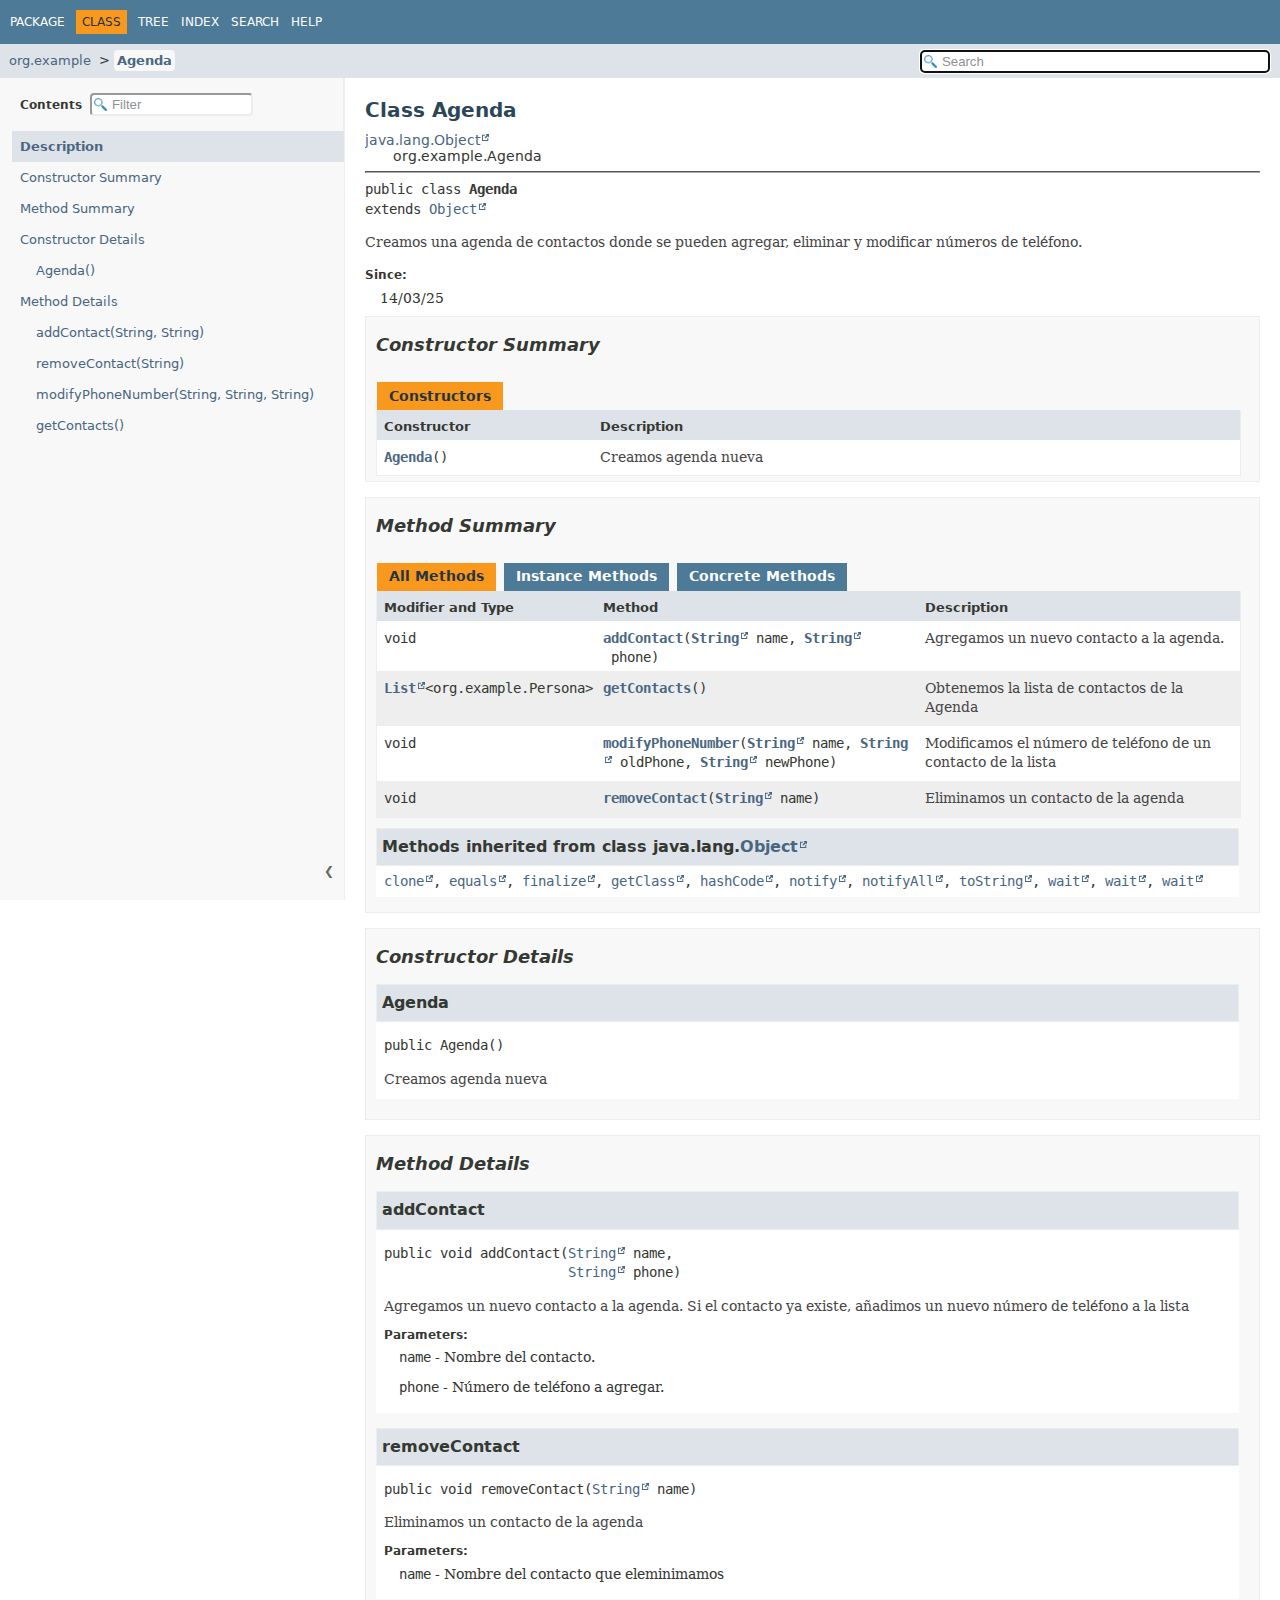
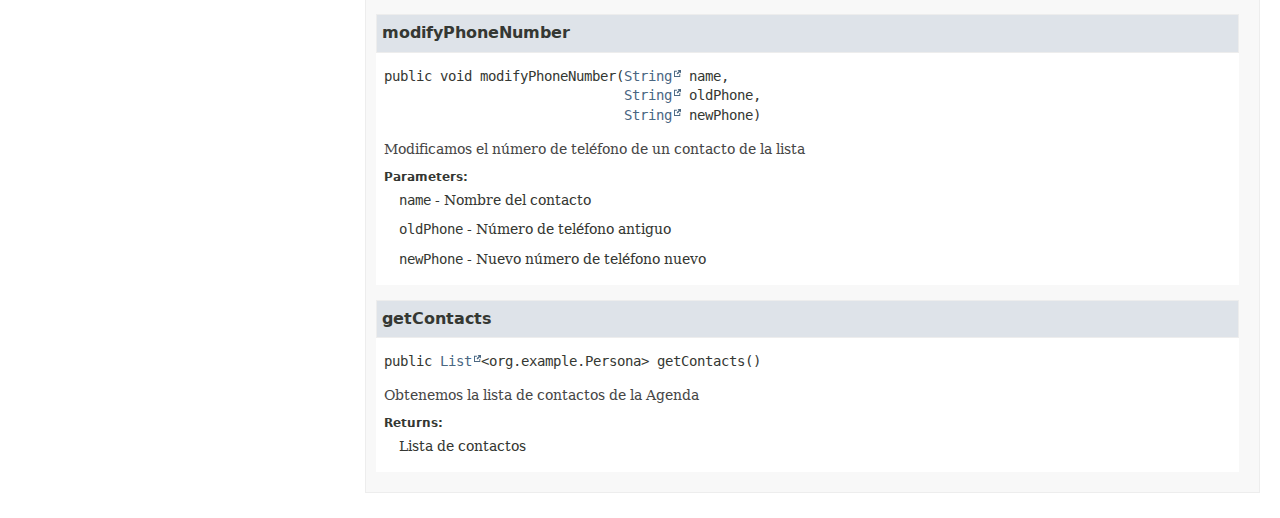
==== commit ced0d736: "Encapsulación de los atributos de la clase Contacto Cambio de nombre de la clase Contacto a Persona" ====
--- a/org/example/Agenda.html
+++ b/org/example/Agenda.html
@@ -132,7 +132,7 @@
 <div class="col-last even-row-color method-summary-table method-summary-table-tab2 method-summary-table-tab4">
 <div class="block">Agregamos un nuevo contacto a la agenda.</div>
 </div>
-<div class="col-first odd-row-color method-summary-table method-summary-table-tab2 method-summary-table-tab4"><code><a href="https://docs.oracle.com/en/java/javase/23/docs/api/java.base/java/util/List.html" title="class or interface in java.util" class="external-link">List</a><wbr>&lt;org.example.Contacto&gt;</code></div>
+<div class="col-first odd-row-color method-summary-table method-summary-table-tab2 method-summary-table-tab4"><code><a href="https://docs.oracle.com/en/java/javase/23/docs/api/java.base/java/util/List.html" title="class or interface in java.util" class="external-link">List</a><wbr>&lt;org.example.Persona&gt;</code></div>
 <div class="col-second odd-row-color method-summary-table method-summary-table-tab2 method-summary-table-tab4"><code><a href="#getContacts()" class="member-name-link">getContacts</a>()</code></div>
 <div class="col-last odd-row-color method-summary-table method-summary-table-tab2 method-summary-table-tab4">
 <div class="block">Obtenemos la lista de contactos de la Agenda</div>
@@ -232,7 +232,7 @@
 <section class="detail" id="getContacts()">
 <h3>getContacts</h3>
 <div class="horizontal-scroll">
-<div class="member-signature"><span class="modifiers">public</span>&nbsp;<span class="return-type"><a href="https://docs.oracle.com/en/java/javase/23/docs/api/java.base/java/util/List.html" title="class or interface in java.util" class="external-link">List</a>&lt;org.example.Contacto&gt;</span>&nbsp;<span class="element-name">getContacts</span>()</div>
+<div class="member-signature"><span class="modifiers">public</span>&nbsp;<span class="return-type"><a href="https://docs.oracle.com/en/java/javase/23/docs/api/java.base/java/util/List.html" title="class or interface in java.util" class="external-link">List</a>&lt;org.example.Persona&gt;</span>&nbsp;<span class="element-name">getContacts</span>()</div>
 <div class="block">Obtenemos la lista de contactos de la Agenda</div>
 <dl class="notes">
 <dt>Returns:</dt>
